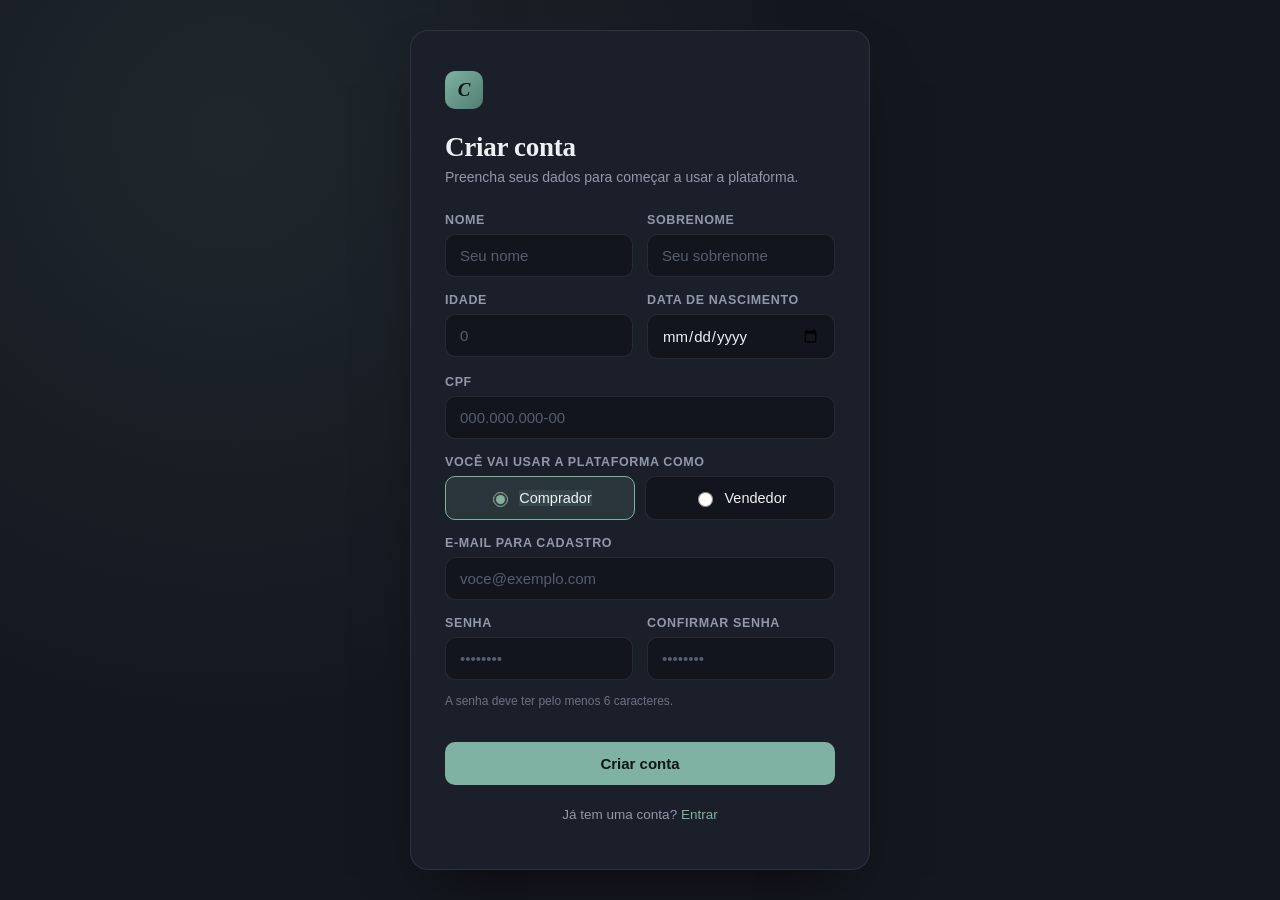
==== assets/paginas/cadastrar.html @ 9f9af42e "Mudanças nas cores" ====
<!DOCTYPE html>
<html lang="pt-BR">
<head>
<meta charset="UTF-8">
<meta name="viewport" content="width=device-width, initial-scale=1.0">
<title>Criar conta</title>
<style>
 
  :root{
    --ink:#14171f;
    --panel:#1b1f2a;
    --line:rgba(255,255,255,0.09);
    --text:#eef0f4;
    --muted:#9198a8;
    --accent:#7fb2a3;
    --accent-soft:rgba(127,178,163,0.14);
    --error:#e08a7d;
  }

  *{ box-sizing:border-box; }

  html,body{
    height:100%;
    margin:0;
  }

  body{
    font-family:'Inter', sans-serif;
    background:
      radial-gradient(circle at 18% 15%, rgba(127,178,163,0.10), transparent 45%),
      var(--ink);
    color:var(--text);
    display:flex;
    align-items:center;
    justify-content:center;
    padding:24px;
  }

  .card{
    width:100%;
    max-width:460px;
    background:var(--panel);
    border:1px solid var(--line);
    border-radius:18px;
    padding:40px 34px 34px;
    box-shadow:0 30px 60px -25px rgba(0,0,0,0.6);
    position:relative;
    overflow:hidden;
  }

  .card::before{
    content:"";
    position:absolute;
    top:-40%;
    right:-30%;
    width:220px;
    height:220px;
    background:radial-gradient(circle, var(--accent-soft), transparent 70%);
    pointer-events:none;
  }

  .mark{
    width:38px;
    height:38px;
    border-radius:10px;
    background:linear-gradient(135deg, var(--accent), #4f7e70);
    display:flex;
    align-items:center;
    justify-content:center;
    margin-bottom:22px;
    font-family:'Fraunces', serif;
    font-weight:700;
    font-style:italic;
    font-size:19px;
    color:#0f1512;
  }

  h1{
    font-family:'Fraunces', serif;
    font-weight:600;
    font-size:27px;
    line-height:1.2;
    margin:0 0 6px;
    letter-spacing:-0.01em;
  }

  .sub{
    color:var(--muted);
    font-size:14px;
    margin:0 0 28px;
  }

  form{
    display:flex;
    flex-direction:column;
    gap:16px;
  }

  .field{
    display:flex;
    flex-direction:column;
    gap:7px;
  }

  .row{
    display:grid;
    grid-template-columns:1fr 1fr;
    gap:14px;
  }

  label{
    font-size:12.5px;
    font-weight:600;
    color:var(--muted);
    text-transform:uppercase;
    letter-spacing:0.05em;
  }

  input, select{
    background:#12151d;
    border:1px solid var(--line);
    border-radius:10px;
    padding:12px 14px;
    font-size:15px;
    color:var(--text);
    font-family:'Inter', sans-serif;
    outline:none;
    transition:border-color .15s ease, background .15s ease;
    width:100%;
  }

  input::placeholder{ color:#565d6e; }

  input:focus, select:focus{
    border-color:var(--accent);
    background:#141822;
  }

  input:focus-visible, select:focus-visible{
    box-shadow:0 0 0 3px var(--accent-soft);
  }

  select{
    appearance:none;
    -webkit-appearance:none;
    background-image:url("data:image/svg+xml;utf8,<svg xmlns='http://www.w3.org/2000/svg' width='14' height='14' viewBox='0 0 24 24' fill='none' stroke='%239198a8' stroke-width='2'><polyline points='6 9 12 15 18 9'></polyline></svg>");
    background-repeat:no-repeat;
    background-position:right 12px center;
    padding-right:36px;
  }

  .account-type{
    display:grid;
    grid-template-columns:1fr 1fr;
    gap:10px;
  }

  .account-type label{
    display:flex;
    align-items:center;
    justify-content:center;
    gap:8px;
    text-transform:none;
    letter-spacing:normal;
    font-size:14.5px;
    font-weight:500;
    color:var(--text);
    background:#12151d;
    border:1px solid var(--line);
    border-radius:10px;
    padding:12px;
    cursor:pointer;
    transition:border-color .15s ease, background .15s ease;
  }

  .account-type input[type="radio"]{
    accent-color:var(--accent);
    width:15px;
    height:15px;
  }

  .account-type input[type="radio"]:checked + span,
  .account-type label:has(input:checked){
    border-color:var(--accent);
    background:var(--accent-soft);
  }

  .hint{
    font-size:12px;
    color:#6b7280;
    margin-top:-2px;
  }

  .error-msg{
    display:none;
    font-size:13px;
    color:var(--error);
    background:rgba(224,138,125,0.1);
    border:1px solid rgba(224,138,125,0.25);
    border-radius:8px;
    padding:9px 12px;
  }

  .error-msg.show{ display:block; }

  button{
    margin-top:6px;
    background:var(--accent);
    color:#0f1512;
    border:none;
    border-radius:10px;
    padding:13px;
    font-size:15px;
    font-weight:600;
    font-family:'Inter', sans-serif;
    cursor:pointer;
    transition:filter .15s ease, transform .05s ease;
  }

  button:hover{ filter:brightness(1.08); }
  button:active{ transform:translateY(1px); }

  .foot{
    text-align:center;
    font-size:13.5px;
    color:var(--muted);
    margin-top:22px;
  }

  a.link{
    color:var(--accent);
    text-decoration:none;
    font-weight:500;
  }

  a.link:hover{ text-decoration:underline; }

  @media (max-width:480px){
    .row{ grid-template-columns:1fr; }
  }

  @media (prefers-reduced-motion: reduce){
    *{ transition:none !important; }
  }
</style>
</head>
<body>

  <div class="card">
    <div class="mark">C</div>
    <h1>Criar conta</h1>
    <p class="sub">Preencha seus dados para começar a usar a plataforma.</p>

    <form id="cadastroForm" novalidate>
      <div class="error-msg" id="errorMsg"></div>

      <div class="row">
        <div class="field">
          <label for="nome">Nome</label>
          <input type="text" id="nome" name="nome" placeholder="Seu nome" required>
        </div>
        <div class="field">
          <label for="sobrenome">Sobrenome</label>
          <input type="text" id="sobrenome" name="sobrenome" placeholder="Seu sobrenome" required>
        </div>
      </div>

      <div class="row">
        <div class="field">
          <label for="idade">Idade</label>
          <input type="number" id="idade" name="idade" placeholder="0" min="1" max="120" required>
        </div>
        <div class="field">
          <label for="nascimento">Data de nascimento</label>
          <input type="date" id="nascimento" name="nascimento" required>
        </div>
      </div>

      <div class="field">
        <label for="cpf">CPF</label>
        <input type="text" id="cpf" name="cpf" placeholder="000.000.000-00" maxlength="14" required>
      </div>

      <div class="field">
        <label>Você vai usar a plataforma como</label>
        <div class="account-type">
          <label>
            <input type="radio" name="tipoConta" value="comprador" checked>
            <span>Comprador</span>
          </label>
          <label>
            <input type="radio" name="tipoConta" value="vendedor">
            <span>Vendedor</span>
          </label>
        </div>
      </div>

      <div class="field">
        <label for="email">E-mail para cadastro</label>
        <input type="email" id="email" name="email" placeholder="voce@exemplo.com" required>
      </div>

      <div class="row">
        <div class="field">
          <label for="senha">Senha</label>
          <input type="password" id="senha" name="senha" placeholder="••••••••" required minlength="6">
        </div>
        <div class="field">
          <label for="confirmarSenha">Confirmar senha</label>
          <input type="password" id="confirmarSenha" name="confirmarSenha" placeholder="••••••••" required minlength="6">
        </div>
      </div>
      <p class="hint">A senha deve ter pelo menos 6 caracteres.</p>

      <button type="submit">Criar conta</button>
    </form>

    <p class="foot">Já tem uma conta? <a href="login.html" class="link">Entrar</a></p>
  </div>

<script>
  const form = document.getElementById('cadastroForm');
  const errorMsg = document.getElementById('errorMsg');
  const cpfInput = document.getElementById('cpf');

  // Máscara simples de CPF: 000.000.000-00
  cpfInput.addEventListener('input', function(){
    let v = cpfInput.value.replace(/\D/g, '').slice(0, 11);
    v = v.replace(/(\d{3})(\d)/, '$1.$2');
    v = v.replace(/(\d{3})(\d)/, '$1.$2');
    v = v.replace(/(\d{3})(\d{1,2})$/, '$1-$2');
    cpfInput.value = v;
  });

  function showError(text){
    errorMsg.textContent = text;
    errorMsg.classList.add('show');
  }

  function clearError(){
    errorMsg.classList.remove('show');
  }

  form.addEventListener('submit', function(e){
    e.preventDefault();
    clearError();

    const nome = document.getElementById('nome').value.trim();
    const sobrenome = document.getElementById('sobrenome').value.trim();
    const idade = parseInt(document.getElementById('idade').value, 10);
    const nascimento = document.getElementById('nascimento').value;
    const cpf = cpfInput.value.trim();
    const email = document.getElementById('email').value.trim();
    const senha = document.getElementById('senha').value;
    const confirmarSenha = document.getElementById('confirmarSenha').value;

    const emailOk = /^[^\s@]+@[^\s@]+\.[^\s@]+$/.test(email);
    const cpfOk = /^\d{3}\.\d{3}\.\d{3}-\d{2}$/.test(cpf);

    if(!nome || !sobrenome){
      showError('Preencha nome e sobrenome.');
      return;
    }
    if(!idade || idade < 1 || idade > 120){
      showError('Informe uma idade válida.');
      return;
    }
    if(!nascimento){
      showError('Informe a data de nascimento.');
      return;
    }
    if(!cpfOk){
      showError('Informe um CPF válido no formato 000.000.000-00.');
      return;
    }
    if(!emailOk){
      showError('Informe um e-mail válido.');
      return;
    }
    if(senha.length < 6){
      showError('A senha deve ter pelo menos 6 caracteres.');
      return;
    }
    if(senha !== confirmarSenha){
      showError('As senhas não coincidem.');
      return;
    }

    // Aqui entraria a chamada para o backend real de cadastro.
    alert('Cadastro enviado! (conecte este formulário ao seu backend)');
  });
</script>

</body>
</html>
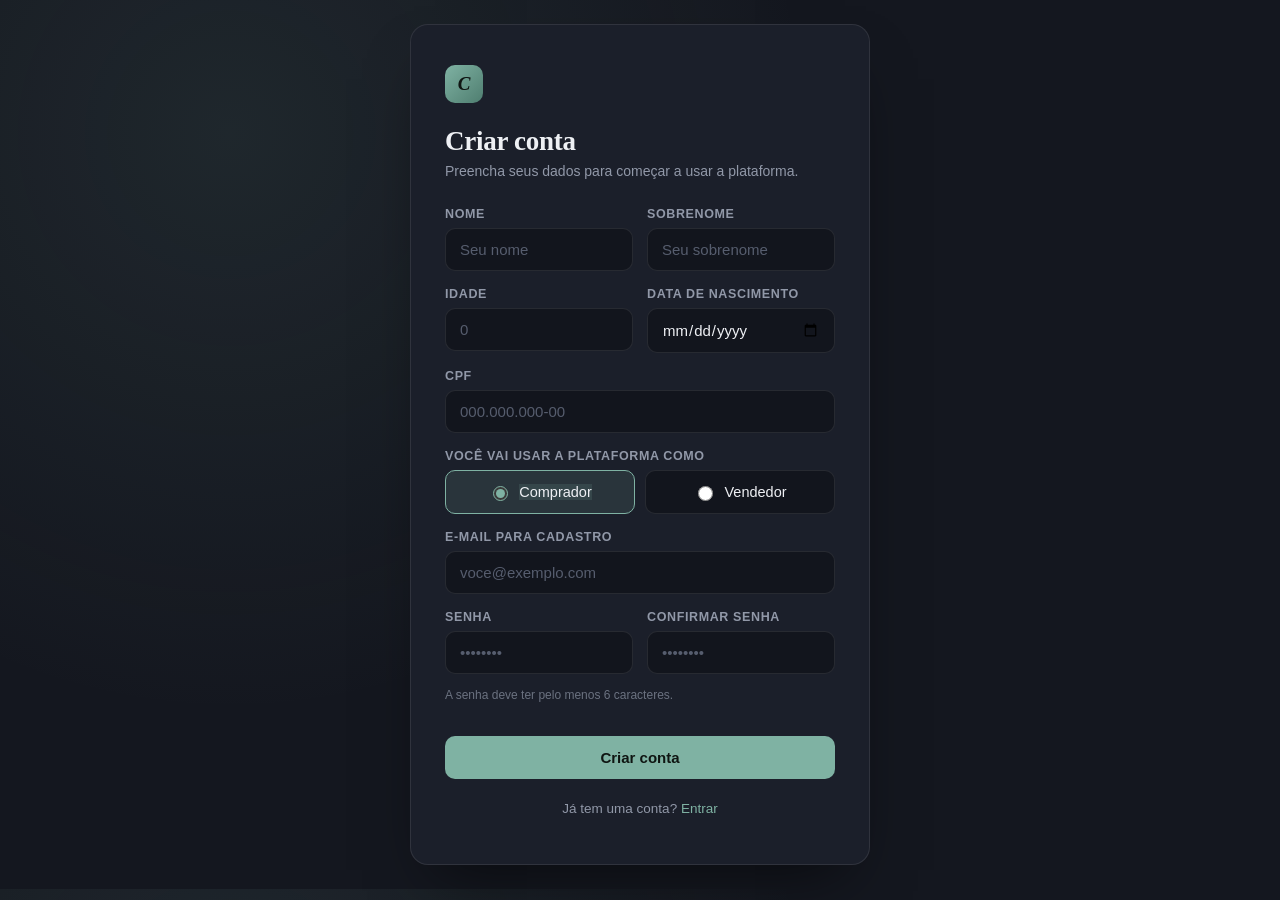
==== commit 9b0eb517: "Update cadastrar.html" ====
--- a/assets/paginas/cadastrar.html
+++ b/assets/paginas/cadastrar.html
@@ -17,10 +17,10 @@
     --error:#e08a7d;
   }
 
-  *{ box-sizing:border-box; }
+  *{ box-sizing:border-box;}
 
   html,body{
-    height:100%;
+    /* height:100%; */
     margin:0;
   }
 
@@ -242,6 +242,60 @@
   @media (prefers-reduced-motion: reduce){
     *{ transition:none !important; }
   }
+
+  /* ============================
+   RESPONSIVIDADE
+============================ */
+
+img{
+    max-width:100%;
+    height:auto;
+    display:block;
+}
+
+section{
+    padding:70px 8%;
+}
+
+#sobreConteiner,
+#dadosConteiner,
+#colaboradoresConteiner{
+    width:100%;
+}
+
+#colaboradoresConteiner{
+    display:flex;
+    justify-content:center;
+    gap:30px;
+    flex-wrap:wrap;
+}
+
+.colaborador{
+    width:320px;
+    max-width:100%;
+}
+
+#dadosConteiner{
+    display:flex;
+    justify-content:center;
+    gap:30px;
+    flex-wrap:wrap;
+}
+
+.cardDado{
+    width:320px;
+    max-width:100%;
+}
+
+.contatosConteiner{
+    width:100%;
+}
+
+nav ul{
+    display:flex;
+    gap:25px;
+    list-style:none;
+}
 </style>
 </head>
 <body>
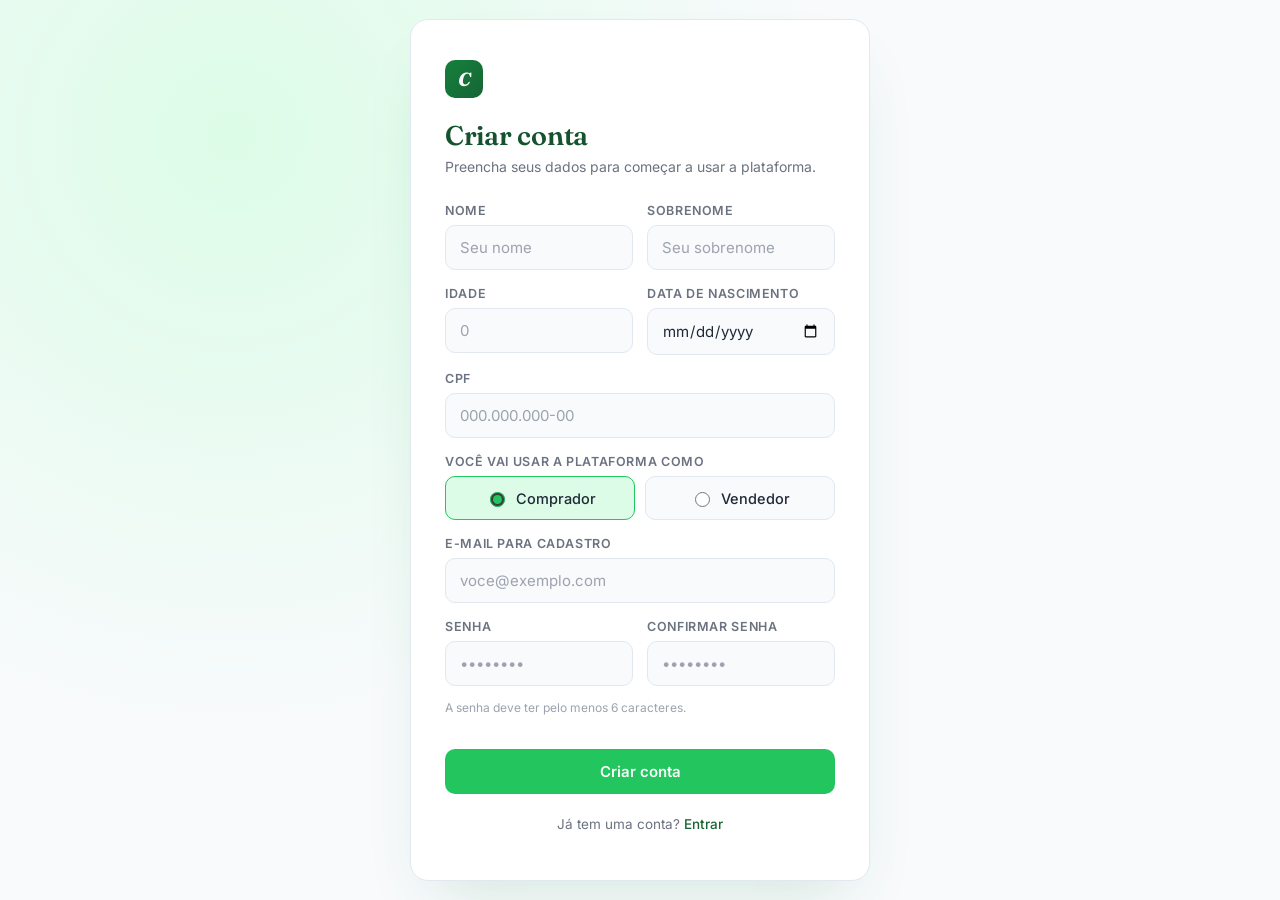
==== commit c98b53f6: "posadcjikodw" ====
--- a/assets/paginas/cadastrar.html
+++ b/assets/paginas/cadastrar.html
@@ -5,31 +5,41 @@
 <meta name="viewport" content="width=device-width, initial-scale=1.0">
 <title>Criar conta</title>
 <style>
- 
+  @import url('https://fonts.googleapis.com/css2?family=Fraunces:ital,wght@0,600;0,700;1,500&family=Inter:wght@400;500;600&display=swap');
+
   :root{
-    --ink:#14171f;
-    --panel:#1b1f2a;
-    --line:rgba(255,255,255,0.09);
-    --text:#eef0f4;
-    --muted:#9198a8;
-    --accent:#7fb2a3;
-    --accent-soft:rgba(127,178,163,0.14);
-    --error:#e08a7d;
-  }
-
-  *{ box-sizing:border-box;}
+    --corFundo1: #F8FAFC;
+    --corFundo2: #15803D;
+    --corTextoPrincipal: #1F2937;
+    --corTextoTitulo: #14532D;
+    --corTextoBranco: #fafafa;
+    --navBar: #166534;
+    --navBarItens: #FFFFFF;
+    --navBarItensHover: #BBF7D0;
+    --botaoLogin: #22C55E;
+    --botaoLoginHover: #16A34A;
+
+    --panel:#FFFFFF;
+    --line:#E2E8F0;
+    --muted:#6B7280;
+    --accent-soft:#DCFCE7;
+    --error:#DC2626;
+    --error-soft:#FEE2E2;
+  }
+
+  *{ box-sizing:border-box; }
 
   html,body{
-    /* height:100%; */
+    height:100%;
     margin:0;
   }
 
   body{
     font-family:'Inter', sans-serif;
     background:
-      radial-gradient(circle at 18% 15%, rgba(127,178,163,0.10), transparent 45%),
-      var(--ink);
-    color:var(--text);
+      radial-gradient(circle at 18% 15%, var(--accent-soft), transparent 45%),
+      var(--corFundo1);
+    color:var(--corTextoPrincipal);
     display:flex;
     align-items:center;
     justify-content:center;
@@ -43,7 +53,7 @@
     border:1px solid var(--line);
     border-radius:18px;
     padding:40px 34px 34px;
-    box-shadow:0 30px 60px -25px rgba(0,0,0,0.6);
+    box-shadow:0 30px 60px -25px rgba(21,128,61,0.18);
     position:relative;
     overflow:hidden;
   }
@@ -63,7 +73,7 @@
     width:38px;
     height:38px;
     border-radius:10px;
-    background:linear-gradient(135deg, var(--accent), #4f7e70);
+    background:linear-gradient(135deg, var(--corFundo2), var(--navBar));
     display:flex;
     align-items:center;
     justify-content:center;
@@ -72,7 +82,7 @@
     font-weight:700;
     font-style:italic;
     font-size:19px;
-    color:#0f1512;
+    color:var(--corTextoBranco);
   }
 
   h1{
@@ -82,6 +92,7 @@
     line-height:1.2;
     margin:0 0 6px;
     letter-spacing:-0.01em;
+    color:var(--corTextoTitulo);
   }
 
   .sub{
@@ -117,23 +128,23 @@
   }
 
   input, select{
-    background:#12151d;
+    background:var(--corFundo1);
     border:1px solid var(--line);
     border-radius:10px;
     padding:12px 14px;
     font-size:15px;
-    color:var(--text);
+    color:var(--corTextoPrincipal);
     font-family:'Inter', sans-serif;
     outline:none;
     transition:border-color .15s ease, background .15s ease;
     width:100%;
   }
 
-  input::placeholder{ color:#565d6e; }
+  input::placeholder{ color:#9CA3AF; }
 
   input:focus, select:focus{
-    border-color:var(--accent);
-    background:#141822;
+    border-color:var(--botaoLogin);
+    background:#FFFFFF;
   }
 
   input:focus-visible, select:focus-visible{
@@ -143,7 +154,7 @@
   select{
     appearance:none;
     -webkit-appearance:none;
-    background-image:url("data:image/svg+xml;utf8,<svg xmlns='http://www.w3.org/2000/svg' width='14' height='14' viewBox='0 0 24 24' fill='none' stroke='%239198a8' stroke-width='2'><polyline points='6 9 12 15 18 9'></polyline></svg>");
+    background-image:url("data:image/svg+xml;utf8,<svg xmlns='http://www.w3.org/2000/svg' width='14' height='14' viewBox='0 0 24 24' fill='none' stroke='%236B7280' stroke-width='2'><polyline points='6 9 12 15 18 9'></polyline></svg>");
     background-repeat:no-repeat;
     background-position:right 12px center;
     padding-right:36px;
@@ -164,8 +175,8 @@
     letter-spacing:normal;
     font-size:14.5px;
     font-weight:500;
-    color:var(--text);
-    background:#12151d;
+    color:var(--corTextoPrincipal);
+    background:var(--corFundo1);
     border:1px solid var(--line);
     border-radius:10px;
     padding:12px;
@@ -174,20 +185,19 @@
   }
 
   .account-type input[type="radio"]{
-    accent-color:var(--accent);
+    accent-color:var(--botaoLogin);
     width:15px;
     height:15px;
   }
 
-  .account-type input[type="radio"]:checked + span,
   .account-type label:has(input:checked){
-    border-color:var(--accent);
+    border-color:var(--botaoLogin);
     background:var(--accent-soft);
   }
 
   .hint{
     font-size:12px;
-    color:#6b7280;
+    color:#9CA3AF;
     margin-top:-2px;
   }
 
@@ -195,8 +205,8 @@
     display:none;
     font-size:13px;
     color:var(--error);
-    background:rgba(224,138,125,0.1);
-    border:1px solid rgba(224,138,125,0.25);
+    background:var(--error-soft);
+    border:1px solid #FCA5A5;
     border-radius:8px;
     padding:9px 12px;
   }
@@ -205,8 +215,8 @@
 
   button{
     margin-top:6px;
-    background:var(--accent);
-    color:#0f1512;
+    background:var(--botaoLogin);
+    color:var(--corTextoBranco);
     border:none;
     border-radius:10px;
     padding:13px;
@@ -214,10 +224,10 @@
     font-weight:600;
     font-family:'Inter', sans-serif;
     cursor:pointer;
-    transition:filter .15s ease, transform .05s ease;
-  }
-
-  button:hover{ filter:brightness(1.08); }
+    transition:background .15s ease, transform .05s ease;
+  }
+
+  button:hover{ background:var(--botaoLoginHover); }
   button:active{ transform:translateY(1px); }
 
   .foot{
@@ -228,12 +238,12 @@
   }
 
   a.link{
-    color:var(--accent);
+    color:var(--navBar);
     text-decoration:none;
     font-weight:500;
   }
 
-  a.link:hover{ text-decoration:underline; }
+  a.link:hover{ color:var(--botaoLoginHover); text-decoration:underline; }
 
   @media (max-width:480px){
     .row{ grid-template-columns:1fr; }
@@ -242,60 +252,6 @@
   @media (prefers-reduced-motion: reduce){
     *{ transition:none !important; }
   }
-
-  /* ============================
-   RESPONSIVIDADE
-============================ */
-
-img{
-    max-width:100%;
-    height:auto;
-    display:block;
-}
-
-section{
-    padding:70px 8%;
-}
-
-#sobreConteiner,
-#dadosConteiner,
-#colaboradoresConteiner{
-    width:100%;
-}
-
-#colaboradoresConteiner{
-    display:flex;
-    justify-content:center;
-    gap:30px;
-    flex-wrap:wrap;
-}
-
-.colaborador{
-    width:320px;
-    max-width:100%;
-}
-
-#dadosConteiner{
-    display:flex;
-    justify-content:center;
-    gap:30px;
-    flex-wrap:wrap;
-}
-
-.cardDado{
-    width:320px;
-    max-width:100%;
-}
-
-.contatosConteiner{
-    width:100%;
-}
-
-nav ul{
-    display:flex;
-    gap:25px;
-    list-style:none;
-}
 </style>
 </head>
 <body>
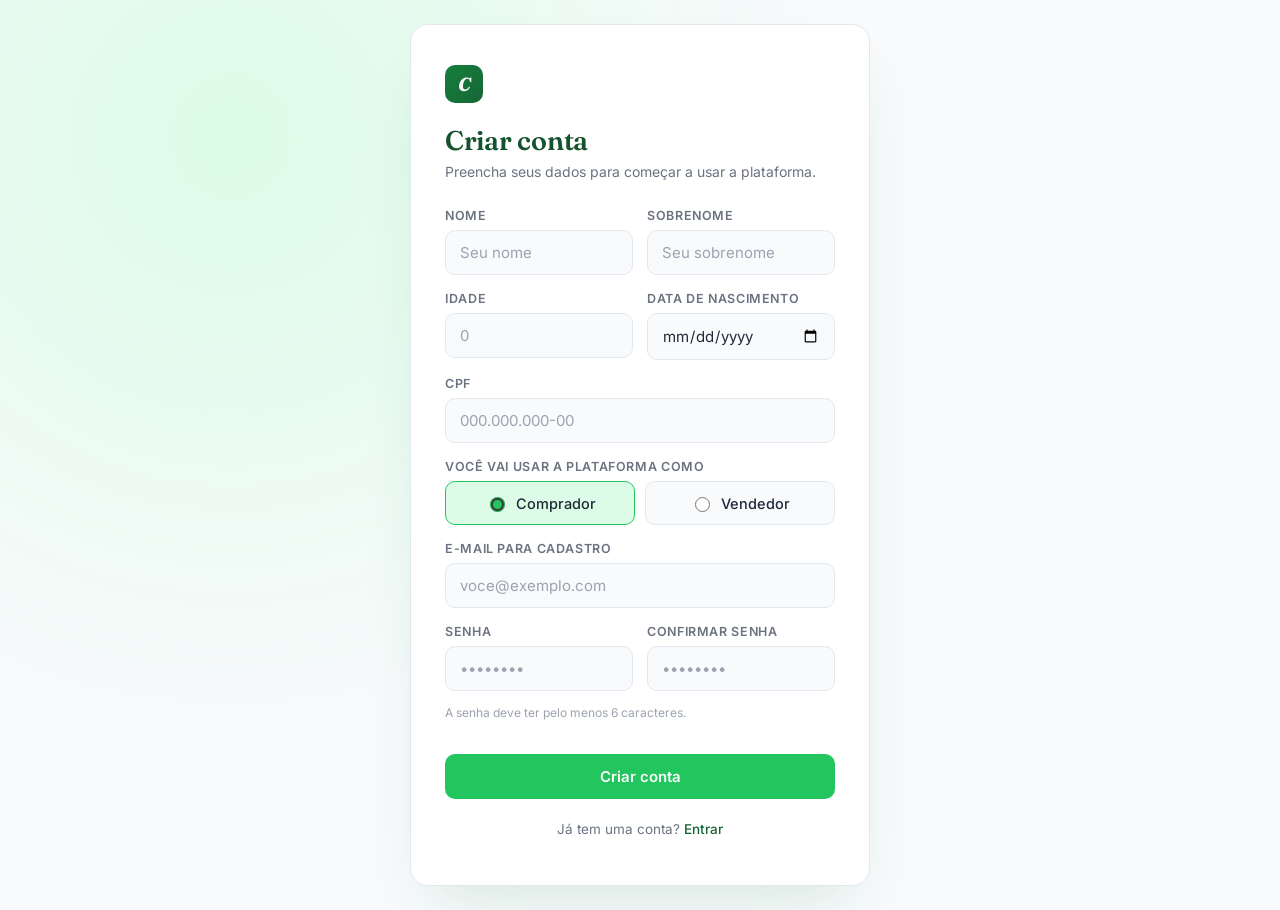
==== commit dae5bb44: "a" ====
--- a/assets/paginas/cadastrar.html
+++ b/assets/paginas/cadastrar.html
@@ -30,7 +30,7 @@
   *{ box-sizing:border-box; }
 
   html,body{
-    height:100%;
+    /* height:100%; */
     margin:0;
   }
 
